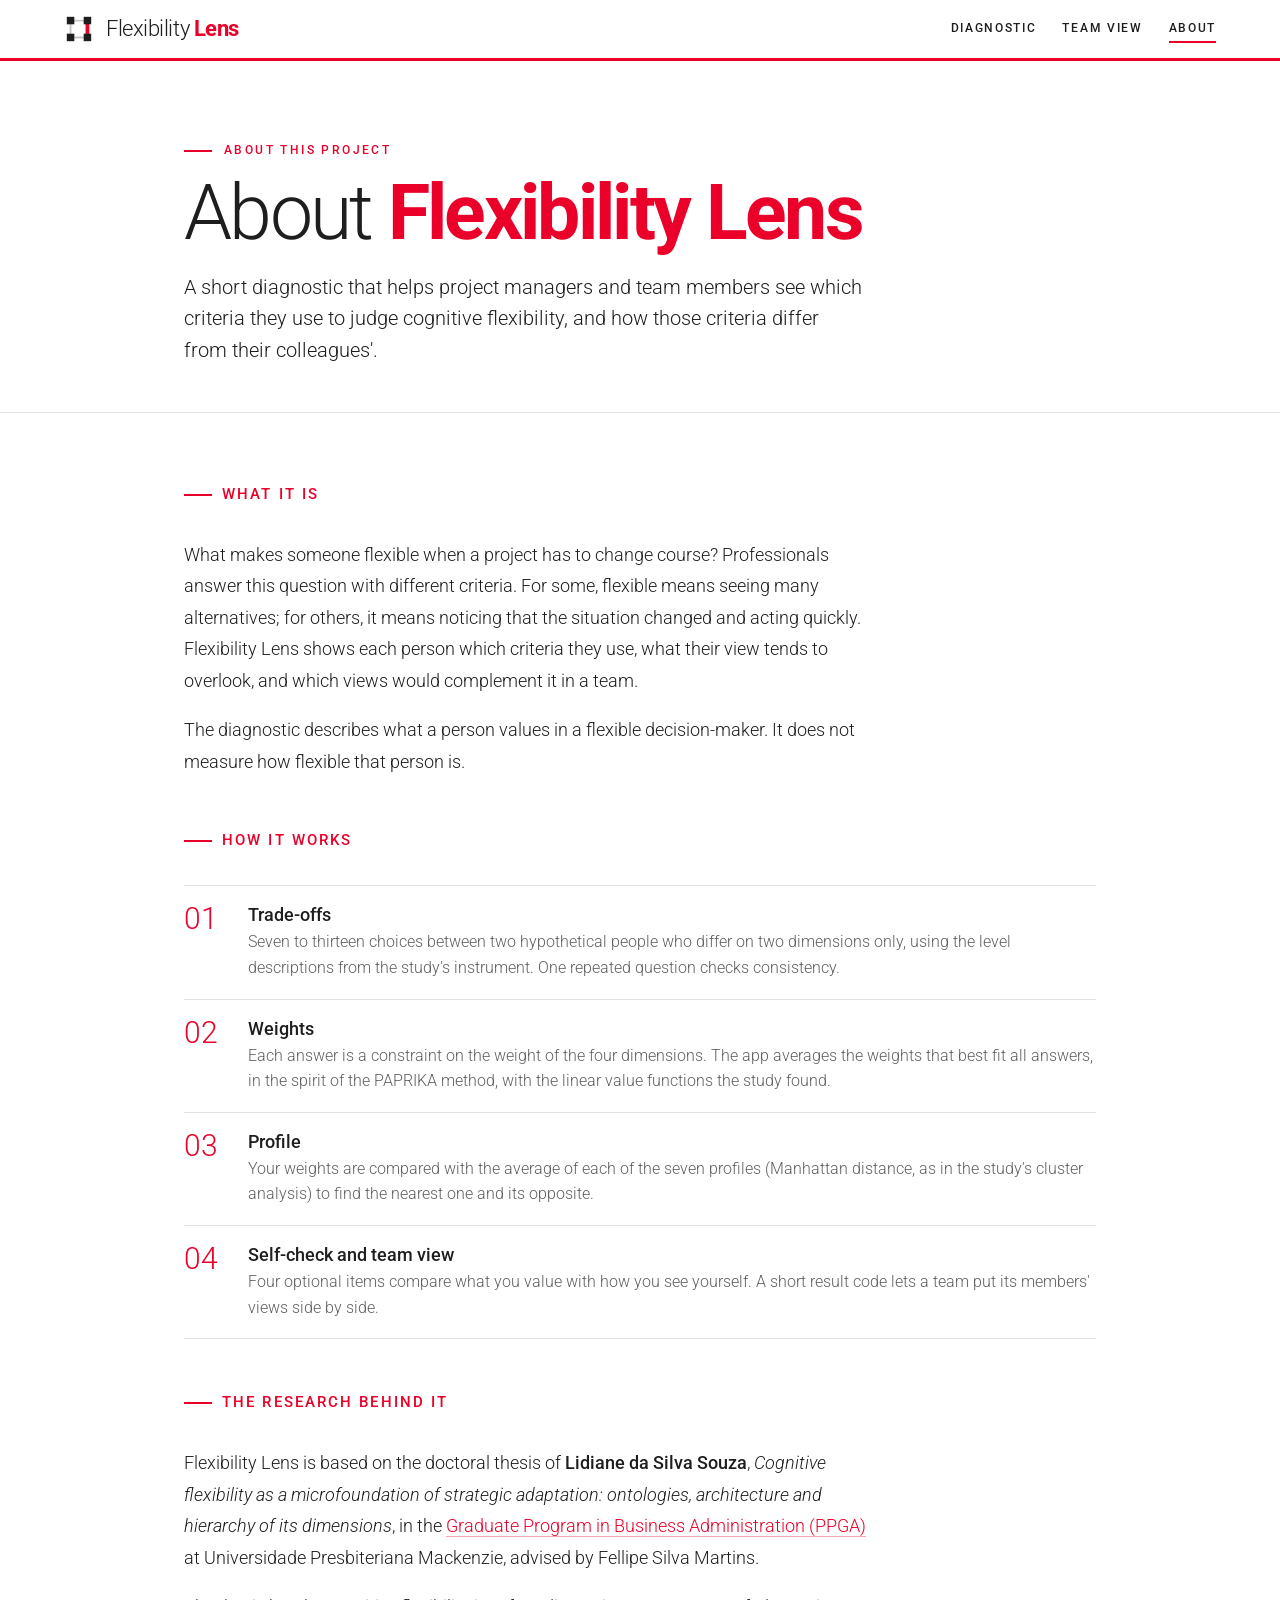
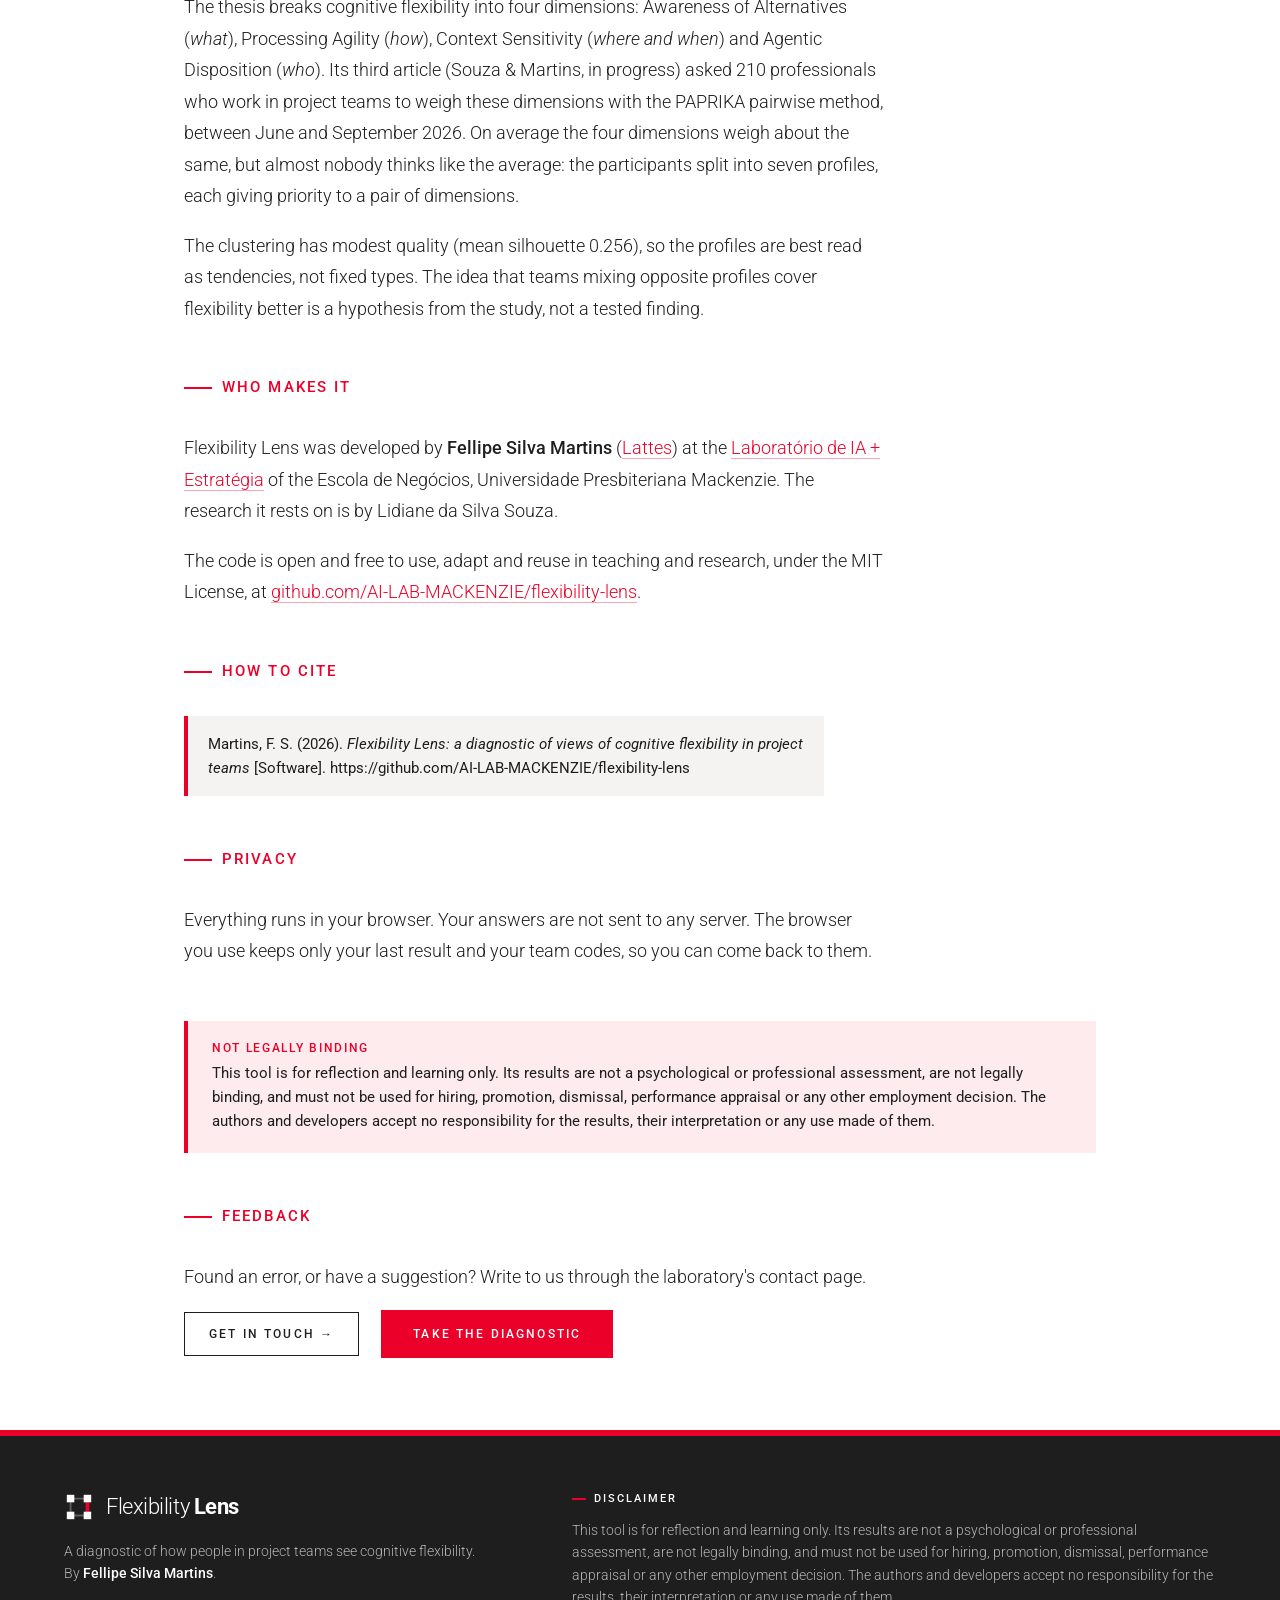
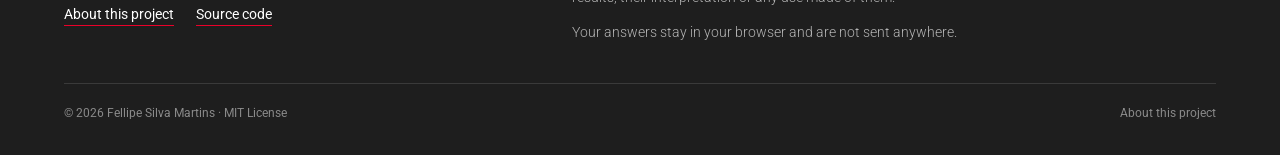
==== about/index.html @ 06c14660 "Stand-alone identity and About page Flexibility Lens now has its own wordmark, opening and footer, k" ====
<!doctype html>
<html lang="en">
<head>
<meta charset="utf-8">
<meta name="viewport" content="width=device-width, initial-scale=1">
<title>About · Flexibility Lens</title>
<meta name="description" content="About Flexibility Lens: the research behind it, who makes it, how to cite it and how to use it responsibly.">
<meta name="author" content="Fellipe Silva Martins">
<meta name="theme-color" content="#EA0029">
<link rel="icon" type="image/svg+xml" href="../assets/icon.svg">
<link rel="preconnect" href="https://fonts.googleapis.com"><link rel="preconnect" href="https://fonts.gstatic.com" crossorigin>
<link href="https://fonts.googleapis.com/css2?family=Roboto:wght@300;400;500;700&display=swap" rel="stylesheet">
<link rel="stylesheet" href="../app.css">
</head>
<body>
<header class="top">
  <a href="../" class="wordmark" aria-label="Flexibility Lens, home"><svg viewBox="0 0 32 32" aria-hidden="true"><path d="M7 7H25V25H7Z" fill="none" stroke="#C9C6C1" stroke-width="2"/><path d="M25 7V25" stroke="#EA0029" stroke-width="4"/><rect x="3" y="3" width="8" height="8" fill="#1E1E1E"/><rect x="21" y="3" width="8" height="8" fill="#1E1E1E"/><rect x="21" y="21" width="8" height="8" fill="#1E1E1E"/><rect x="3" y="21" width="8" height="8" fill="#1E1E1E"/></svg><span>Flexibility <strong>Lens</strong></span></a>
  <nav class="tabs" aria-label="Sections">
    <a href="../">Diagnostic</a>
    <a href="../#team">Team view</a>
    <a href="./" class="on" aria-current="page">About</a>
  </nav>
</header>

<main>
  <section class="page-head"><div class="wrap narrow">
    <p class="eyebrow">About this project</p>
    <h1>About <strong>Flexibility Lens</strong></h1>
    <p class="lead">A short diagnostic that helps project managers and team members see which criteria they use to judge cognitive flexibility, and how those criteria differ from their colleagues'.</p>
  </div></section>

  <section class="sec"><div class="wrap narrow">
    <div class="block">
      <p class="sec-title">What it is</p>
      <div class="prose">
        <p>What makes someone flexible when a project has to change course? Professionals answer this question with different criteria. For some, flexible means seeing many alternatives; for others, it means noticing that the situation changed and acting quickly. Flexibility Lens shows each person which criteria they use, what their view tends to overlook, and which views would complement it in a team.</p>
        <p>The diagnostic describes what a person values in a flexible decision-maker. It does not measure how flexible that person is.</p>
      </div>
    </div>

    <div class="block">
      <p class="sec-title">How it works</p>
      <ol class="steps">
        <li><b>Trade-offs</b><p>Seven to thirteen choices between two hypothetical people who differ on two dimensions only, using the level descriptions from the study's instrument. One repeated question checks consistency.</p></li>
        <li><b>Weights</b><p>Each answer is a constraint on the weight of the four dimensions. The app averages the weights that best fit all answers, in the spirit of the PAPRIKA method, with the linear value functions the study found.</p></li>
        <li><b>Profile</b><p>Your weights are compared with the average of each of the seven profiles (Manhattan distance, as in the study's cluster analysis) to find the nearest one and its opposite.</p></li>
        <li><b>Self-check and team view</b><p>Four optional items compare what you value with how you see yourself. A short result code lets a team put its members' views side by side.</p></li>
      </ol>
    </div>

    <div class="block">
      <p class="sec-title">The research behind it</p>
      <div class="prose">
        <p>Flexibility Lens is based on the doctoral thesis of <strong>Lidiane da Silva Souza</strong>, <em>Cognitive flexibility as a microfoundation of strategic adaptation: ontologies, architecture and hierarchy of its dimensions</em>, in the <a href="https://www.mackenzie.br/pos-graduacao/mestrado-doutorado/sao-paulo-higienopolis/administracao-de-empresas" target="_blank" rel="noopener">Graduate Program in Business Administration (PPGA)</a> at Universidade Presbiteriana Mackenzie, advised by Fellipe Silva Martins.</p>
        <p>The thesis breaks cognitive flexibility into four dimensions: Awareness of Alternatives (<em>what</em>), Processing Agility (<em>how</em>), Context Sensitivity (<em>where and when</em>) and Agentic Disposition (<em>who</em>). Its third article (Souza &amp; Martins, in progress) asked 210 professionals who work in project teams to weigh these dimensions with the PAPRIKA pairwise method, between June and September 2026. On average the four dimensions weigh about the same, but almost nobody thinks like the average: the participants split into seven profiles, each giving priority to a pair of dimensions.</p>
        <p>The clustering has modest quality (mean silhouette 0.256), so the profiles are best read as tendencies, not fixed types. The idea that teams mixing opposite profiles cover flexibility better is a hypothesis from the study, not a tested finding.</p>
      </div>
    </div>

    <div class="block">
      <p class="sec-title">Who makes it</p>
      <div class="prose">
        <p>Flexibility Lens was developed by <strong>Fellipe Silva Martins</strong> (<a href="http://lattes.cnpq.br/7912881403948084" target="_blank" rel="noopener">Lattes</a>) at the <a href="https://ai-lab-mackenzie.github.io/" target="_blank" rel="noopener">Laboratório de IA + Estratégia</a> of the Escola de Negócios, Universidade Presbiteriana Mackenzie. The research it rests on is by Lidiane da Silva Souza.</p>
        <p>The code is open and free to use, adapt and reuse in teaching and research, under the MIT License, at <a href="https://github.com/AI-LAB-MACKENZIE/flexibility-lens" target="_blank" rel="noopener">github.com/AI-LAB-MACKENZIE/flexibility-lens</a>.</p>
      </div>
    </div>

    <div class="block">
      <p class="sec-title">How to cite</p>
      <p class="cite">Martins, F. S. (2026). <em>Flexibility Lens: a diagnostic of views of cognitive flexibility in project teams</em> [Software]. https://github.com/AI-LAB-MACKENZIE/flexibility-lens</p>
    </div>

    <div class="block">
      <p class="sec-title">Privacy</p>
      <div class="prose"><p>Everything runs in your browser. Your answers are not sent to any server. The browser you use keeps only your last result and your team codes, so you can come back to them.</p></div>
    </div>

    <div class="block">
      <div class="callout"><h4>Not legally binding</h4><p>This tool is for reflection and learning only. Its results are not a psychological or professional assessment, are not legally binding, and must not be used for hiring, promotion, dismissal, performance appraisal or any other employment decision. The authors and developers accept no responsibility for the results, their interpretation or any use made of them.</p></div>
    </div>

    <div class="block">
      <p class="sec-title">Feedback</p>
      <div class="prose"><p>Found an error, or have a suggestion? Write to us through the laboratory's contact page.</p></div>
      <div class="actions"><a class="btn-line" href="https://ai-lab-mackenzie.github.io/contato.html" target="_blank" rel="noopener">Get in touch →</a><a class="btn-red" href="../">Take the diagnostic</a></div>
    </div>
  </div></section>
</main>

<footer>
  <div class="foot-grid">
    <div>
      <a href="../" class="wordmark" aria-label="Flexibility Lens, home"><svg viewBox="0 0 32 32" aria-hidden="true"><path d="M7 7H25V25H7Z" fill="none" stroke="#5F5F5F" stroke-width="2"/><path d="M25 7V25" stroke="#EA0029" stroke-width="4"/><rect x="3" y="3" width="8" height="8" fill="#FFFFFF"/><rect x="21" y="3" width="8" height="8" fill="#FFFFFF"/><rect x="21" y="21" width="8" height="8" fill="#FFFFFF"/><rect x="3" y="21" width="8" height="8" fill="#FFFFFF"/></svg><span>Flexibility <strong>Lens</strong></span></a>
      <p>A diagnostic of how people in project teams see cognitive flexibility.<br>By <strong>Fellipe Silva Martins</strong>.</p>
      <div class="links"><a class="u" href="./">About this project</a><a class="u" href="https://github.com/AI-LAB-MACKENZIE/flexibility-lens">Source code</a></div>
    </div>
    <div>
      <h5>Disclaimer</h5>
      <p>This tool is for reflection and learning only. Its results are not a psychological or professional assessment, are not legally binding, and must not be used for hiring, promotion, dismissal, performance appraisal or any other employment decision. The authors and developers accept no responsibility for the results, their interpretation or any use made of them.</p>
      <p>Your answers stay in your browser and are not sent anywhere.</p>
    </div>
  </div>
  <div class="foot-bottom"><span>© 2026 Fellipe Silva Martins · MIT License</span><span><a href="./">About this project</a></span></div>
</footer>
</body>
</html>
---- app.css ----
/* Flexibility Lens · red #EA0029 and warm greys, Roboto (light headings, one bold red word),
   uppercase tracked labels, square corners and red rules. */
:root {
  --red: #EA0029;
  --red-deep: #B8001F;
  --red-tint: #FDEBEE;
  --paper: #FFFFFF;
  --paper-2: #F4F3F1;
  --ink: #1E1E1E;
  --ink-soft: #5F5F5F;
  --line: #E4E2DF;
  --sans: "Roboto", "Helvetica Neue", Helvetica, Arial, sans-serif;
  --gutter: clamp(20px, 5vw, 72px);
  color-scheme: light;
}
* { box-sizing: border-box; margin: 0; padding: 0; }
body { background: var(--paper); color: var(--ink); font-family: var(--sans); font-size: 16px; line-height: 1.6; -webkit-font-smoothing: antialiased; }
a { color: inherit; text-decoration: none; }
img { display: block; max-width: 100%; }
::selection { background: var(--red); color: #fff; }
[hidden] { display: none !important; }
:focus-visible { outline: 3px solid var(--red); outline-offset: 2px; }

/* ---------- Common type ---------- */
.eyebrow { font: 500 12px/1.4 var(--sans); letter-spacing: .2em; text-transform: uppercase; color: var(--red); }
.eyebrow::before { content: ""; display: inline-block; width: 28px; height: 2px; background: var(--red); vertical-align: middle; margin-right: 12px; }
h1, h2, h3 { text-wrap: balance; }
h2.big { font: 300 clamp(32px, 4vw, 52px)/1.06 var(--sans); letter-spacing: -.03em; margin-top: 14px; }
h1 strong, h2 strong { font-weight: 700; color: var(--red); }
.wrap { padding: 0 var(--gutter); max-width: 1440px; margin: 0 auto; }
.narrow { max-width: 1040px; }
.lead { font: 300 clamp(18px, 1.6vw, 21px)/1.55 var(--sans); color: var(--ink-soft); max-width: 62ch; }
.small { font-size: 14px; }
.soft { color: var(--ink-soft); font-weight: 300; }
.sec { padding: clamp(48px, 8vh, 96px) 0; }
.sec.tint { background: var(--paper-2); }
.sec-title { font: 500 15px var(--sans); letter-spacing: .14em; text-transform: uppercase; color: var(--red); margin-bottom: 18px; }
.sec-title::before { content: ""; display: inline-block; width: 28px; height: 2px; background: var(--red); vertical-align: middle; margin-right: 10px; }
.stack { display: flex; flex-direction: column; gap: 22px; }
.block { display: flex; flex-direction: column; gap: 18px; }
.block + .block { margin-top: clamp(40px, 6vh, 64px); }

/* ---------- Buttons ---------- */
.btn-red, .btn-line, .btn-text { font: 500 12px var(--sans); letter-spacing: .18em; text-transform: uppercase; cursor: pointer; border-radius: 0; }
.btn-red { display: inline-block; background: var(--red); color: #fff; padding: 17px 32px; border: 0; transition: background .25s; }
.btn-red:hover { background: var(--red-deep); }
.btn-line { display: inline-block; background: #fff; color: var(--ink); border: 1px solid var(--ink); padding: 14px 24px; transition: background .2s, color .2s, border-color .2s; }
.btn-line:hover { background: var(--red); border-color: var(--red); color: #fff; }
.btn-text { background: none; border: 0; border-bottom: 2px solid var(--red); padding: 4px 0; color: var(--ink); }
.btn-text:hover { color: var(--red); }
.btn-text:disabled { opacity: .35; cursor: not-allowed; }
.actions { display: flex; gap: 14px 22px; flex-wrap: wrap; align-items: center; }

/* ---------- Wordmark and header ---------- */
.wordmark { display: inline-flex; align-items: center; gap: 12px; font: 300 22px/1 var(--sans); letter-spacing: -.02em; color: var(--ink); }
.wordmark strong { font-weight: 700; color: var(--red); }
.wordmark svg { width: 30px; height: 30px; flex: none; }
header.top { position: sticky; top: 0; z-index: 10; display: flex; align-items: center; justify-content: space-between; gap: 20px; padding: 14px var(--gutter); background: rgba(255,255,255,.98); border-bottom: 3px solid var(--red); }
nav.tabs { display: flex; gap: 26px; align-items: center; }
nav.tabs button, nav.tabs a { background: none; border: 0; font: 500 12px var(--sans); letter-spacing: .14em; text-transform: uppercase; padding: 6px 0; border-bottom: 2px solid transparent; cursor: pointer; color: var(--ink); }
nav.tabs button:hover, nav.tabs a:hover, nav.tabs [aria-selected="true"], nav.tabs a.on { border-bottom-color: var(--red); }

/* ---------- Opening ---------- */
.opening { padding: clamp(48px, 9vh, 104px) 0 clamp(40px, 7vh, 80px); border-bottom: 1px solid var(--line); }
.opening-grid { display: grid; grid-template-columns: minmax(0, 1.05fr) minmax(0, 1fr); gap: clamp(28px, 5vw, 72px); align-items: center; }
.opening h1 { font: 300 clamp(48px, 7vw, 100px)/.98 var(--sans); letter-spacing: -.035em; margin-top: 18px; }
.opening .lead { margin-top: 22px; color: var(--ink); }
.opening .actions { margin-top: 32px; }
.opening .about-line { margin-top: 26px; font-size: 15px; font-weight: 300; color: var(--ink-soft); }
.opening .about-line a { color: var(--ink); border-bottom: 2px solid var(--red); padding-bottom: 2px; font-weight: 500; }
.opening .about-line a:hover { color: var(--red); }

/* ---------- Dimensions (fit cards) ---------- */
.fit { display: grid; grid-template-columns: repeat(4, minmax(0, 1fr)); gap: 16px; }
.fit > div { padding: 22px 20px 18px; background: var(--paper-2); border-top: 4px solid var(--red); display: flex; flex-direction: column; gap: 6px; min-width: 0; }
.fit .n { font: 500 12px var(--sans); letter-spacing: .14em; color: var(--red); text-transform: uppercase; }
.fit h3 { font: 500 18px/1.25 var(--sans); }
.fit p { font-size: 15px; font-weight: 300; color: var(--ink-soft); line-height: 1.55; }
.fit.two { grid-template-columns: repeat(2, minmax(0, 1fr)); }

/* ---------- Square diagram ---------- */
.diagram { background: var(--paper-2); padding: clamp(16px, 3vw, 32px); border-left: 6px solid var(--red); }
.sq { width: 100%; max-width: 560px; height: auto; margin: 0 auto; display: block; }
.sq text { font-family: var(--sans); fill: var(--ink); }
.sq .vlab { font-size: 12.5px; font-weight: 500; letter-spacing: .02em; }
.sq .vq { font-size: 10.5px; font-weight: 500; letter-spacing: .16em; fill: var(--red); }
.sq .elab { font-size: 12.5px; font-weight: 400; paint-order: stroke; stroke: var(--paper-2); stroke-width: 5px; stroke-linejoin: round; }
.sq .elab.mine { font-weight: 700; fill: var(--red); }
.sq .elab.dim { fill: var(--ink-soft); }
.caption { font-size: 13px; color: var(--ink-soft); margin-top: 12px; }

/* ---------- Intro form ---------- */
.role { display: flex; gap: 10px; flex-wrap: wrap; }
.role label { display: flex; align-items: center; gap: 10px; border: 1px solid var(--line); padding: 12px 16px; cursor: pointer; font-size: 15px; background: #fff; }
.role label:has(input:checked) { border-color: var(--red); box-shadow: inset 4px 0 0 var(--red); }
.role input, .sc input { accent-color: var(--red); }
.label { font: 500 11px var(--sans); letter-spacing: .14em; text-transform: uppercase; color: var(--ink-soft); }

/* ---------- Callout (disclaimer) ---------- */
.callout { background: var(--red-tint); border-left: 4px solid var(--red); padding: 20px 24px; }
.callout h4 { font: 500 12px var(--sans); letter-spacing: .14em; text-transform: uppercase; color: var(--red); margin-bottom: 6px; }
.callout p { font-size: 15px; line-height: 1.6; }

/* ---------- Question ---------- */
.progress { height: 3px; background: var(--line); }
.progress > i { display: block; height: 100%; background: var(--red); transition: width .3s; }
.qmeta { display: flex; justify-content: space-between; gap: 12px; font: 500 11px var(--sans); letter-spacing: .16em; text-transform: uppercase; color: var(--ink-soft); }
.qprompt { font: 300 clamp(26px, 3vw, 38px)/1.15 var(--sans); letter-spacing: -.02em; }
.qprompt strong { font-weight: 700; color: var(--red); }
.choices { display: grid; grid-template-columns: repeat(2, minmax(0, 1fr)); gap: 20px; }
.person { appearance: none; text-align: left; font: inherit; color: var(--ink); background: #fff; border: 1px solid var(--line); border-left: 6px solid var(--line); padding: 24px 24px 20px; display: flex; flex-direction: column; gap: 18px; cursor: pointer; min-width: 0; transition: border-color .2s, box-shadow .2s; }
.person:hover { border-color: var(--red); border-left-color: var(--red); box-shadow: 0 10px 28px rgba(0,0,0,.07); }
.person .who { display: flex; justify-content: space-between; align-items: baseline; font: 400 26px/1 var(--sans); letter-spacing: -.02em; }
.kbd { font: 500 11px var(--sans); letter-spacing: .1em; border: 1px solid var(--line); padding: 2px 7px; color: var(--ink-soft); }
.trait { display: flex; flex-direction: column; gap: 6px; padding-top: 14px; border-top: 1px solid var(--line); }
.trait .lvl { display: flex; gap: 10px; align-items: center; font: 500 12px var(--sans); letter-spacing: .1em; text-transform: uppercase; color: var(--ink-soft); }
.trait p { font-size: 16px; font-weight: 300; line-height: 1.55; }
.badge { font: 500 10.5px var(--sans); letter-spacing: .14em; text-transform: uppercase; padding: 3px 8px; border: 1px solid var(--ink); color: var(--ink); white-space: nowrap; }
.badge.h { background: var(--red); border-color: var(--red); color: #fff; }
.badge.m { border-color: var(--ink); }
.badge.l { border-style: dashed; border-color: var(--ink-soft); color: var(--ink-soft); }
.same { font-size: 13px; color: var(--ink-soft); }

/* ---------- Self-check ---------- */
.sc { border: 0; display: flex; flex-direction: column; gap: 8px; }
.sc legend { font: 500 18px var(--sans); margin-bottom: 10px; }
.sc legend span { font: 500 11px var(--sans); letter-spacing: .14em; text-transform: uppercase; color: var(--red); margin-left: 8px; }
.sc label { display: flex; gap: 12px; align-items: flex-start; border: 1px solid var(--line); padding: 12px 16px; cursor: pointer; font-weight: 300; background: #fff; }
.sc label:has(input:checked) { border-color: var(--red); box-shadow: inset 4px 0 0 var(--red); font-weight: 400; }
.sc input { margin-top: 6px; }

/* ---------- Result ---------- */
.result-head { display: grid; grid-template-columns: minmax(0, 1fr) minmax(0, 1fr); gap: clamp(28px, 5vw, 72px); align-items: center; }
.quote { border-left: 4px solid var(--red); padding: 4px 0 4px 22px; font: 400 clamp(19px, 1.7vw, 22px)/1.5 var(--sans); }
.figures { display: flex; gap: clamp(24px, 4vw, 56px); flex-wrap: wrap; }
.figures b { display: block; font: 300 48px/1 var(--sans); color: var(--red); letter-spacing: -.03em; }
.figures span { font: 500 11px var(--sans); letter-spacing: .16em; text-transform: uppercase; color: var(--ink-soft); }
.bars { display: flex; flex-direction: column; gap: 18px; }
.bar { display: grid; grid-template-columns: minmax(0, 220px) minmax(0, 1fr) 3.6em; gap: 16px; align-items: center; }
.bar .nm { font: 500 15px/1.25 var(--sans); }
.bar .nm small { display: block; font: 500 10.5px var(--sans); letter-spacing: .16em; text-transform: uppercase; color: var(--red); margin-top: 3px; }
.track { position: relative; height: 18px; background: var(--paper-2); }
.track .fill { position: absolute; left: 0; top: 0; bottom: 0; background: var(--red); }
.track .eq { position: absolute; top: -5px; bottom: -5px; border-left: 1px dashed var(--ink-soft); }
.track .avg { position: absolute; top: -6px; bottom: -6px; width: 3px; margin-left: -1.5px; background: var(--ink); }
.track .cen { position: absolute; top: 50%; width: 13px; height: 13px; margin: -6.5px 0 0 -6.5px; border: 2.5px solid var(--ink); background: #fff; transform: rotate(45deg); }
.bar .val { font: 300 22px/1 var(--sans); text-align: right; font-variant-numeric: tabular-nums; letter-spacing: -.02em; }
.legend { display: flex; gap: 20px; flex-wrap: wrap; font-size: 13px; color: var(--ink-soft); }
.legend span { display: inline-flex; align-items: center; gap: 8px; }
.lg-avg { width: 3px; height: 14px; background: var(--ink); display: inline-block; }
.lg-cen { width: 10px; height: 10px; border: 2.5px solid var(--ink); display: inline-block; transform: rotate(45deg); }
.lg-eq { height: 14px; border-left: 1px dashed var(--ink-soft); display: inline-block; }
.rows { list-style: none; border-top: 1px solid var(--line); }
.rows li { display: grid; grid-template-columns: minmax(0, 1fr) auto; gap: 6px 20px; padding: 18px 0; border-bottom: 1px solid var(--line); }
.rows h3 { font: 500 18px var(--sans); }
.rows .meta { font-size: 13px; color: var(--ink-soft); }
.rows p { font-size: 16px; font-weight: 300; color: var(--ink-soft); grid-column: 1 / -1; }
.dash-list { list-style: none; display: grid; gap: 12px; }
.dash-list li { padding-left: 24px; position: relative; font-size: 17px; font-weight: 300; line-height: 1.6; }
.dash-list li::before { content: ""; position: absolute; left: 0; top: .78em; width: 12px; height: 2px; background: var(--red); }
.code-row { display: flex; gap: 14px; flex-wrap: wrap; align-items: center; }
.code { font: 400 20px var(--sans); letter-spacing: .08em; background: var(--paper-2); border-left: 4px solid var(--red); padding: 12px 18px; user-select: all; }
.example-flag { display: inline-block; align-self: flex-start; font: 500 11px var(--sans); letter-spacing: .14em; text-transform: uppercase; background: #FFF3C4; color: #7A5B00; padding: 4px 10px; }

/* ---------- Team ---------- */
textarea { width: 100%; min-height: 150px; font: 400 15px var(--sans); color: var(--ink); background: #fff; border: 1px solid var(--line); padding: 13px 14px; border-radius: 0; resize: vertical; outline: none; }
textarea:focus { border-color: var(--red); }
.form-box { background: var(--paper-2); border-top: 6px solid var(--red); padding: clamp(22px, 3vw, 40px); display: flex; flex-direction: column; gap: 14px; }
.cov { display: grid; grid-template-columns: repeat(4, minmax(0, 1fr)); border-left: 3px solid var(--red); }
.cov div { padding: 6px clamp(12px, 2vw, 28px); }
.cov b { display: block; font: 300 52px/1 var(--sans); letter-spacing: -.03em; }
.cov span { font-size: 14px; font-weight: 300; color: var(--ink-soft); }
.axis { display: grid; grid-template-columns: minmax(0, 1fr) minmax(0, 170px) minmax(0, 1fr); gap: 16px; align-items: center; padding: 18px 0; border-bottom: 1px solid var(--line); }
.axis .pole b { font: 500 16px var(--sans); display: block; }
.axis .pole span { font-size: 14px; font-weight: 300; color: var(--ink-soft); }
.axis .pole.on b { color: var(--red); }
.axis .pole.off { opacity: .55; }
.axis .pole:last-child { text-align: right; }
.axis .mid { text-align: center; font: 500 10.5px/1.5 var(--sans); letter-spacing: .14em; text-transform: uppercase; color: var(--ink-soft); }
.axis .mid b { display: block; color: var(--ink); }
.tablewrap { overflow-x: auto; }
table { border-collapse: collapse; width: 100%; font-size: 15px; }
th, td { text-align: left; padding: 12px 8px; border-bottom: 1px solid var(--line); }
th { font: 500 11px var(--sans); letter-spacing: .14em; text-transform: uppercase; color: var(--ink-soft); }
td.num { font-variant-numeric: tabular-nums; font-weight: 300; }
tr.total td { font-weight: 500; border-bottom: 2px solid var(--ink); }

/* ---------- Footer ---------- */
footer { background: var(--ink); color: #D6D6D6; padding: 56px var(--gutter) 32px; border-top: 6px solid var(--red); }
.foot-grid { display: grid; grid-template-columns: 1fr 1.4fr; gap: 48px; max-width: 1440px; margin: 0 auto; }
footer .wordmark { color: #fff; margin-bottom: 18px; }
footer .wordmark strong { color: #fff; }
footer p { font-size: 14px; font-weight: 300; color: #B4B4B4; }
footer p + p { margin-top: 12px; }
footer strong { color: #fff; font-weight: 500; }
footer h5 { font: 500 11px var(--sans); letter-spacing: .18em; text-transform: uppercase; color: #fff; margin-bottom: 14px; }
footer h5::before { content: ""; display: inline-block; width: 14px; height: 2px; background: var(--red); vertical-align: middle; margin-right: 8px; }
footer a.u { color: #fff; border-bottom: 1px solid var(--red); }
footer a.u:hover { color: var(--red); }
footer .links { display: flex; gap: 22px; flex-wrap: wrap; margin-top: 18px; font-size: 14px; }
.foot-bottom { max-width: 1440px; margin: 40px auto 0; padding-top: 20px; border-top: 1px solid #3A3A3A; display: flex; justify-content: space-between; gap: 16px; flex-wrap: wrap; font-size: 12px; color: #8A8A8A; }

/* ---------- About page ---------- */
.page-head { padding: clamp(48px, 9vh, 104px) 0 clamp(32px, 5vh, 56px); border-bottom: 1px solid var(--line); }
.page-head h1 { font: 300 clamp(44px, 6vw, 84px)/1 var(--sans); letter-spacing: -.035em; margin-top: 16px; }
.page-head .lead { margin-top: 20px; color: var(--ink); }
.prose p, .prose li { font-size: 18px; font-weight: 300; line-height: 1.75; max-width: 70ch; }
.prose p + p { margin-top: 18px; }
.prose a { color: var(--red); border-bottom: 1px solid rgba(234,0,41,.35); }
.prose a:hover { border-bottom-color: var(--red); }
.prose strong { font-weight: 500; }
.steps { list-style: none; counter-reset: s; border-top: 1px solid var(--line); }
.steps li { counter-increment: s; display: grid; grid-template-columns: 56px 1fr; column-gap: 8px; padding: 18px 0; border-bottom: 1px solid var(--line); }
.steps li::before { content: counter(s, decimal-leading-zero); grid-row: span 2; font: 300 30px/1 var(--sans); color: var(--red); }
.steps b { font: 500 18px var(--sans); }
.steps p { font-size: 16px; font-weight: 300; color: var(--ink-soft); margin-top: 4px; }
.cite { font-size: 15px; background: var(--paper-2); border-left: 4px solid var(--red); padding: 16px 20px; max-width: 80ch; }

/* ---------- Responsive ---------- */
@media (max-width: 960px) {
  .fit { grid-template-columns: repeat(2, minmax(0, 1fr)); }
  .result-head, .foot-grid, .opening-grid { grid-template-columns: 1fr; }
  .cov { grid-template-columns: repeat(2, minmax(0, 1fr)); row-gap: 16px; }
}
@media (max-width: 640px) {
  .fit, .fit.two, .choices { grid-template-columns: 1fr; }
  .bar { grid-template-columns: minmax(0, 1fr) 3.6em; gap: 8px 12px; }
  .bar .nm { grid-column: 1 / -1; }
  .axis { grid-template-columns: 1fr; gap: 6px; }
  .axis .pole:last-child, .axis .mid { text-align: left; }
  nav.tabs { gap: 16px; }
  .wordmark { font-size: 19px; }
}
@media (max-width: 460px) { header.top .wordmark span { display: none; } nav.tabs { gap: 14px; } }
@media (prefers-reduced-motion: reduce) { * { transition: none !important; } }
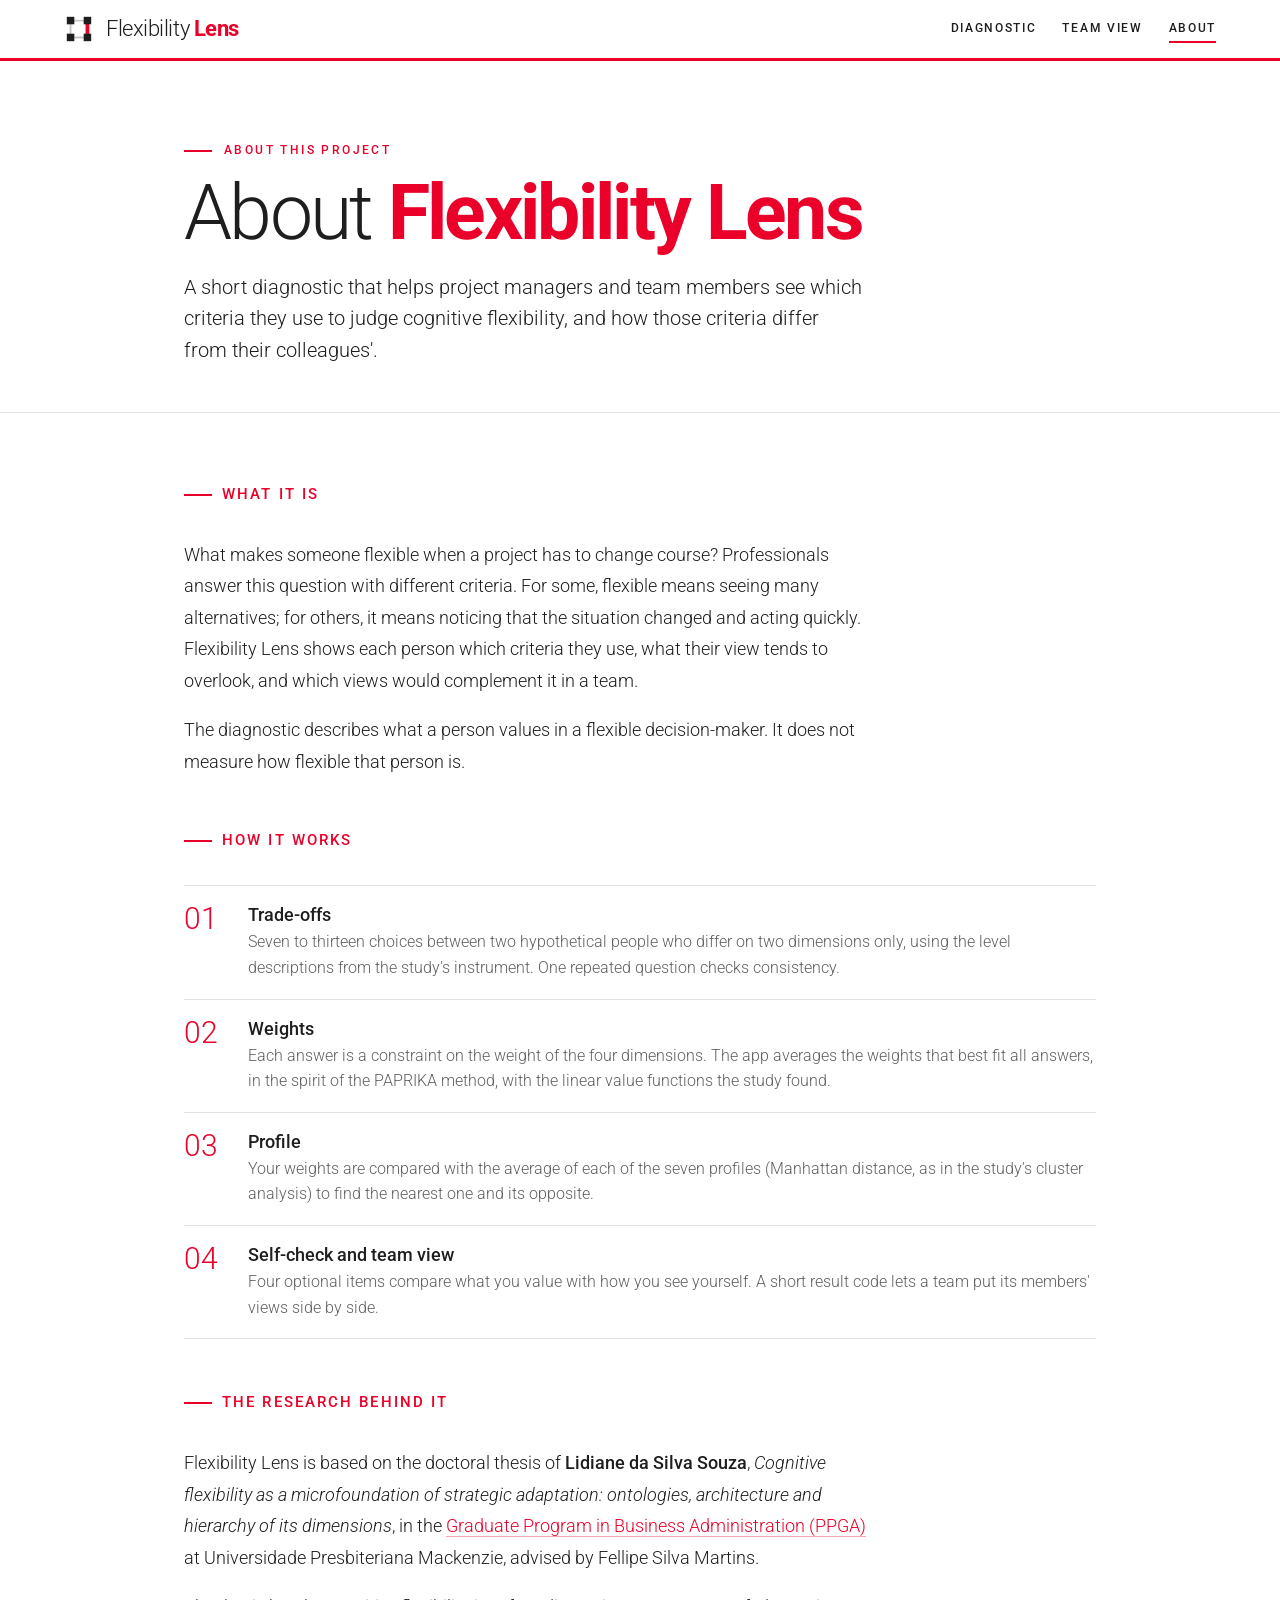
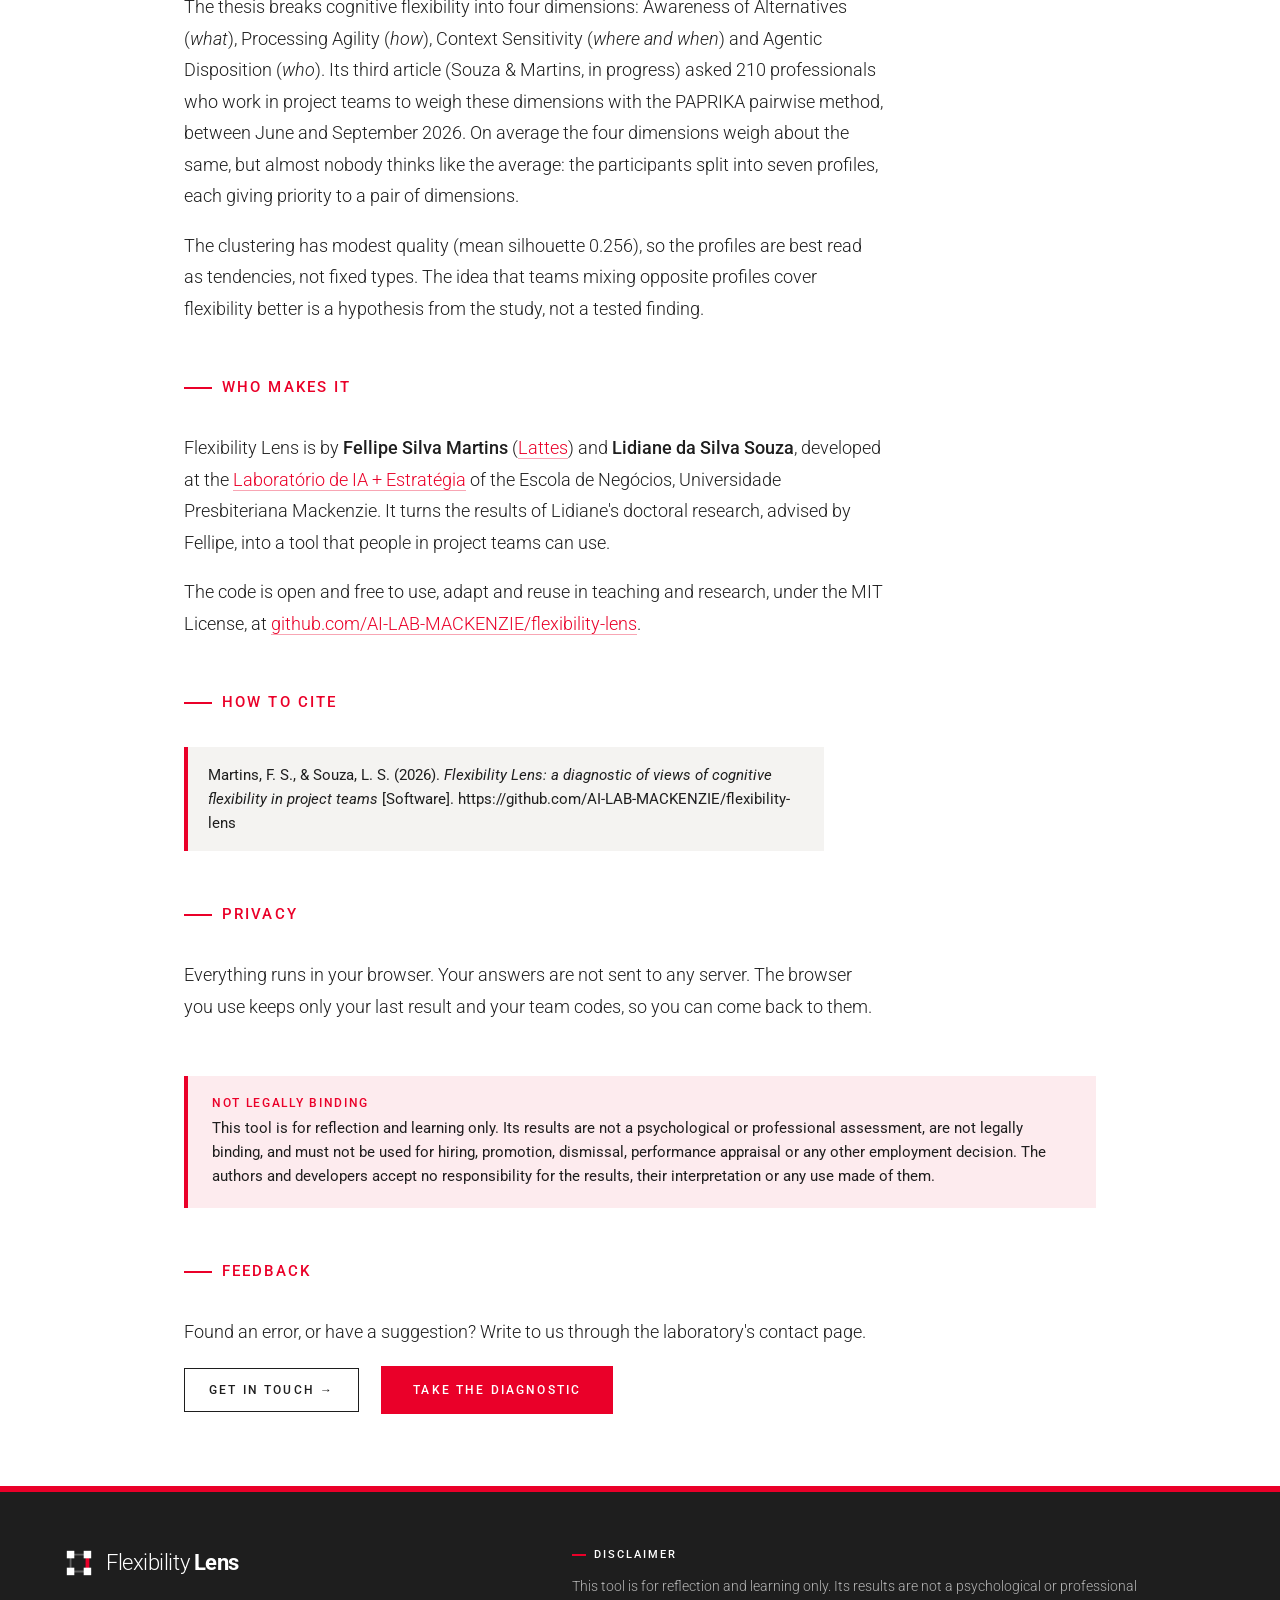
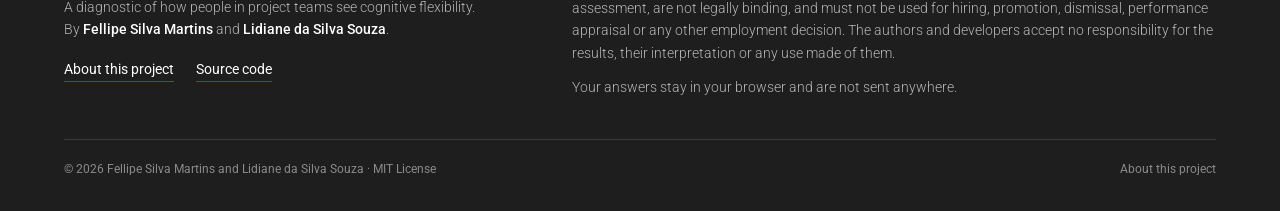
==== commit 9e024e41: "Credit Fellipe Silva Martins and Lidiane da Silva Souza as authors Co-Authored-By: Claude Opus 5.5 <" ====
--- a/about/index.html
+++ b/about/index.html
@@ -5,7 +5,7 @@
 <meta name="viewport" content="width=device-width, initial-scale=1">
 <title>About · Flexibility Lens</title>
 <meta name="description" content="About Flexibility Lens: the research behind it, who makes it, how to cite it and how to use it responsibly.">
-<meta name="author" content="Fellipe Silva Martins">
+<meta name="author" content="Fellipe Silva Martins and Lidiane da Silva Souza">
 <meta name="theme-color" content="#EA0029">
 <link rel="icon" type="image/svg+xml" href="../assets/icon.svg">
 <link rel="preconnect" href="https://fonts.googleapis.com"><link rel="preconnect" href="https://fonts.gstatic.com" crossorigin>
@@ -60,14 +60,14 @@
     <div class="block">
       <p class="sec-title">Who makes it</p>
       <div class="prose">
-        <p>Flexibility Lens was developed by <strong>Fellipe Silva Martins</strong> (<a href="http://lattes.cnpq.br/7912881403948084" target="_blank" rel="noopener">Lattes</a>) at the <a href="https://ai-lab-mackenzie.github.io/" target="_blank" rel="noopener">Laboratório de IA + Estratégia</a> of the Escola de Negócios, Universidade Presbiteriana Mackenzie. The research it rests on is by Lidiane da Silva Souza.</p>
+        <p>Flexibility Lens is by <strong>Fellipe Silva Martins</strong> (<a href="http://lattes.cnpq.br/7912881403948084" target="_blank" rel="noopener">Lattes</a>) and <strong>Lidiane da Silva Souza</strong>, developed at the <a href="https://ai-lab-mackenzie.github.io/" target="_blank" rel="noopener">Laboratório de IA + Estratégia</a> of the Escola de Negócios, Universidade Presbiteriana Mackenzie. It turns the results of Lidiane's doctoral research, advised by Fellipe, into a tool that people in project teams can use.</p>
         <p>The code is open and free to use, adapt and reuse in teaching and research, under the MIT License, at <a href="https://github.com/AI-LAB-MACKENZIE/flexibility-lens" target="_blank" rel="noopener">github.com/AI-LAB-MACKENZIE/flexibility-lens</a>.</p>
       </div>
     </div>
 
     <div class="block">
       <p class="sec-title">How to cite</p>
-      <p class="cite">Martins, F. S. (2026). <em>Flexibility Lens: a diagnostic of views of cognitive flexibility in project teams</em> [Software]. https://github.com/AI-LAB-MACKENZIE/flexibility-lens</p>
+      <p class="cite">Martins, F. S., &amp; Souza, L. S. (2026). <em>Flexibility Lens: a diagnostic of views of cognitive flexibility in project teams</em> [Software]. https://github.com/AI-LAB-MACKENZIE/flexibility-lens</p>
     </div>
 
     <div class="block">
@@ -91,7 +91,7 @@
   <div class="foot-grid">
     <div>
       <a href="../" class="wordmark" aria-label="Flexibility Lens, home"><svg viewBox="0 0 32 32" aria-hidden="true"><path d="M7 7H25V25H7Z" fill="none" stroke="#5F5F5F" stroke-width="2"/><path d="M25 7V25" stroke="#EA0029" stroke-width="4"/><rect x="3" y="3" width="8" height="8" fill="#FFFFFF"/><rect x="21" y="3" width="8" height="8" fill="#FFFFFF"/><rect x="21" y="21" width="8" height="8" fill="#FFFFFF"/><rect x="3" y="21" width="8" height="8" fill="#FFFFFF"/></svg><span>Flexibility <strong>Lens</strong></span></a>
-      <p>A diagnostic of how people in project teams see cognitive flexibility.<br>By <strong>Fellipe Silva Martins</strong>.</p>
+      <p>A diagnostic of how people in project teams see cognitive flexibility.<br>By <strong>Fellipe Silva Martins</strong> and <strong>Lidiane da Silva Souza</strong>.</p>
       <div class="links"><a class="u" href="./">About this project</a><a class="u" href="https://github.com/AI-LAB-MACKENZIE/flexibility-lens">Source code</a></div>
     </div>
     <div>
@@ -100,7 +100,7 @@
       <p>Your answers stay in your browser and are not sent anywhere.</p>
     </div>
   </div>
-  <div class="foot-bottom"><span>© 2026 Fellipe Silva Martins · MIT License</span><span><a href="./">About this project</a></span></div>
+  <div class="foot-bottom"><span>© 2026 Fellipe Silva Martins and Lidiane da Silva Souza · MIT License</span><span><a href="./">About this project</a></span></div>
 </footer>
 </body>
 </html>
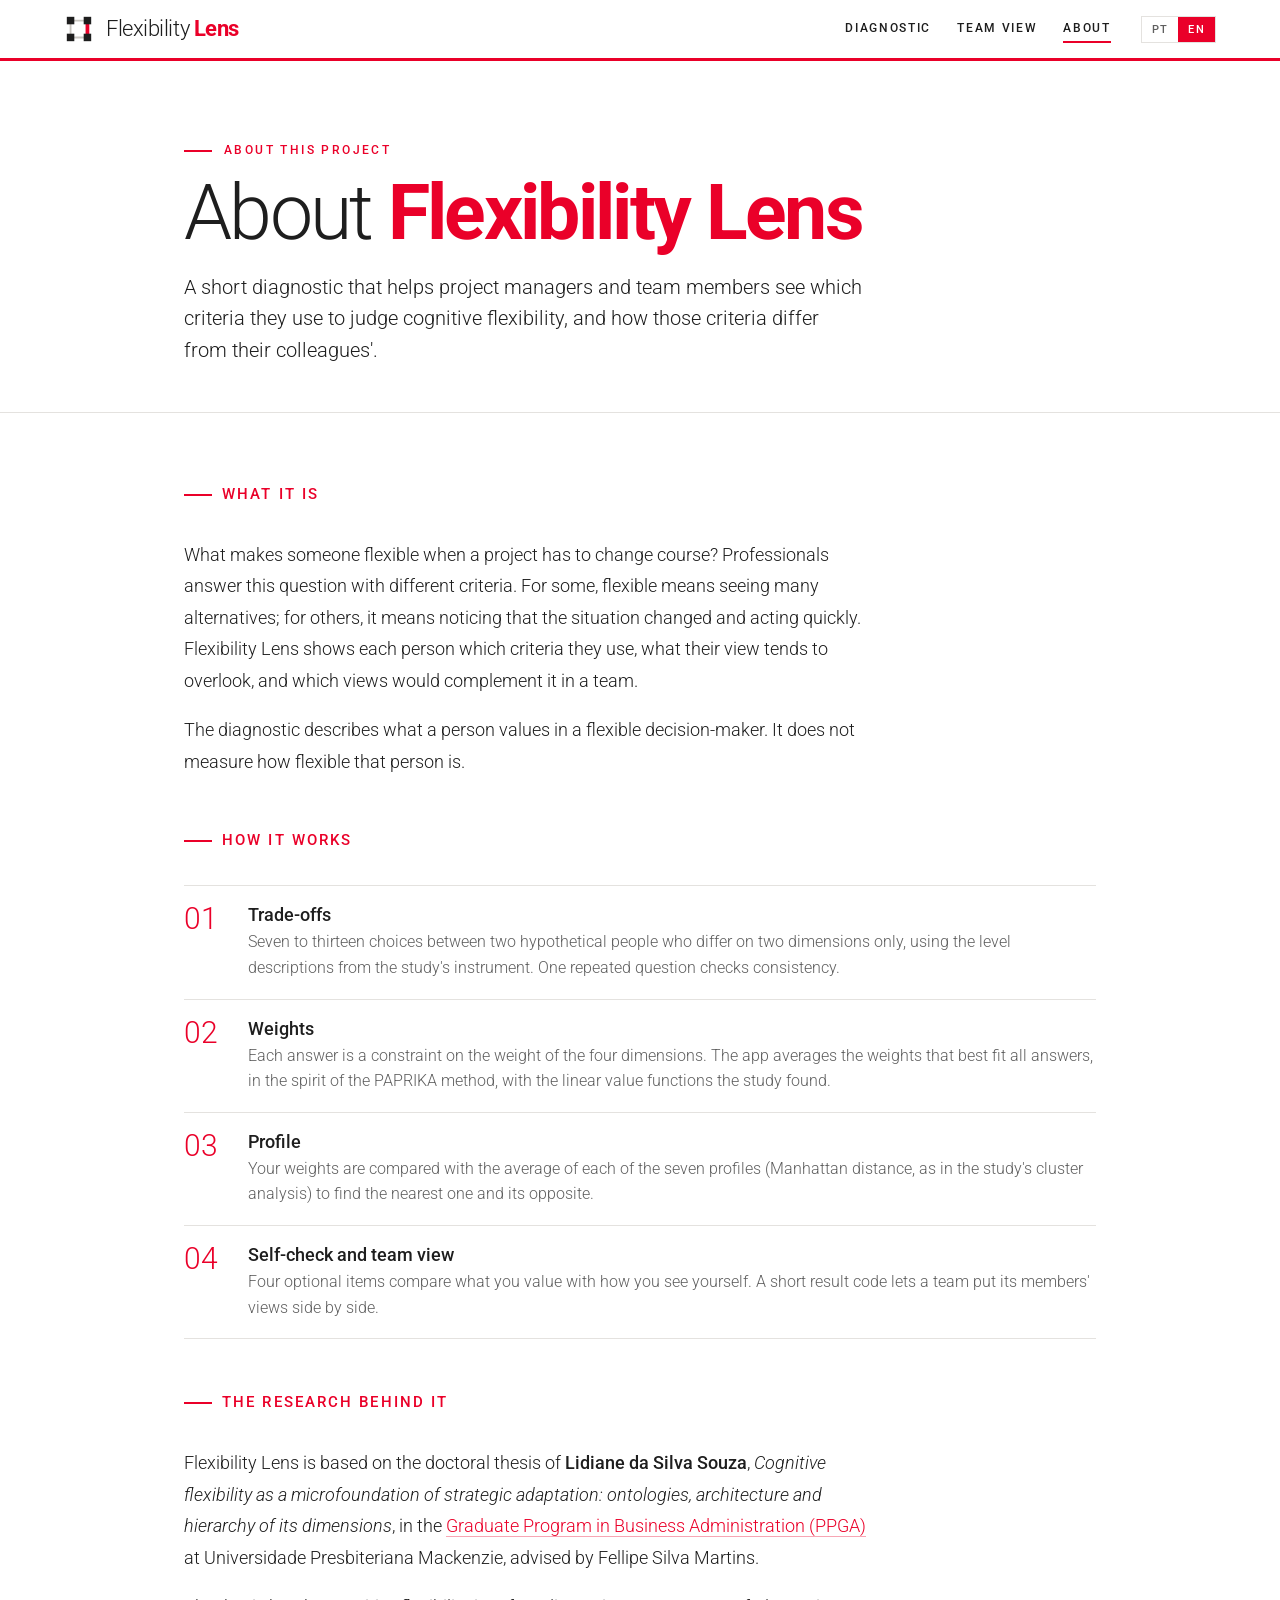
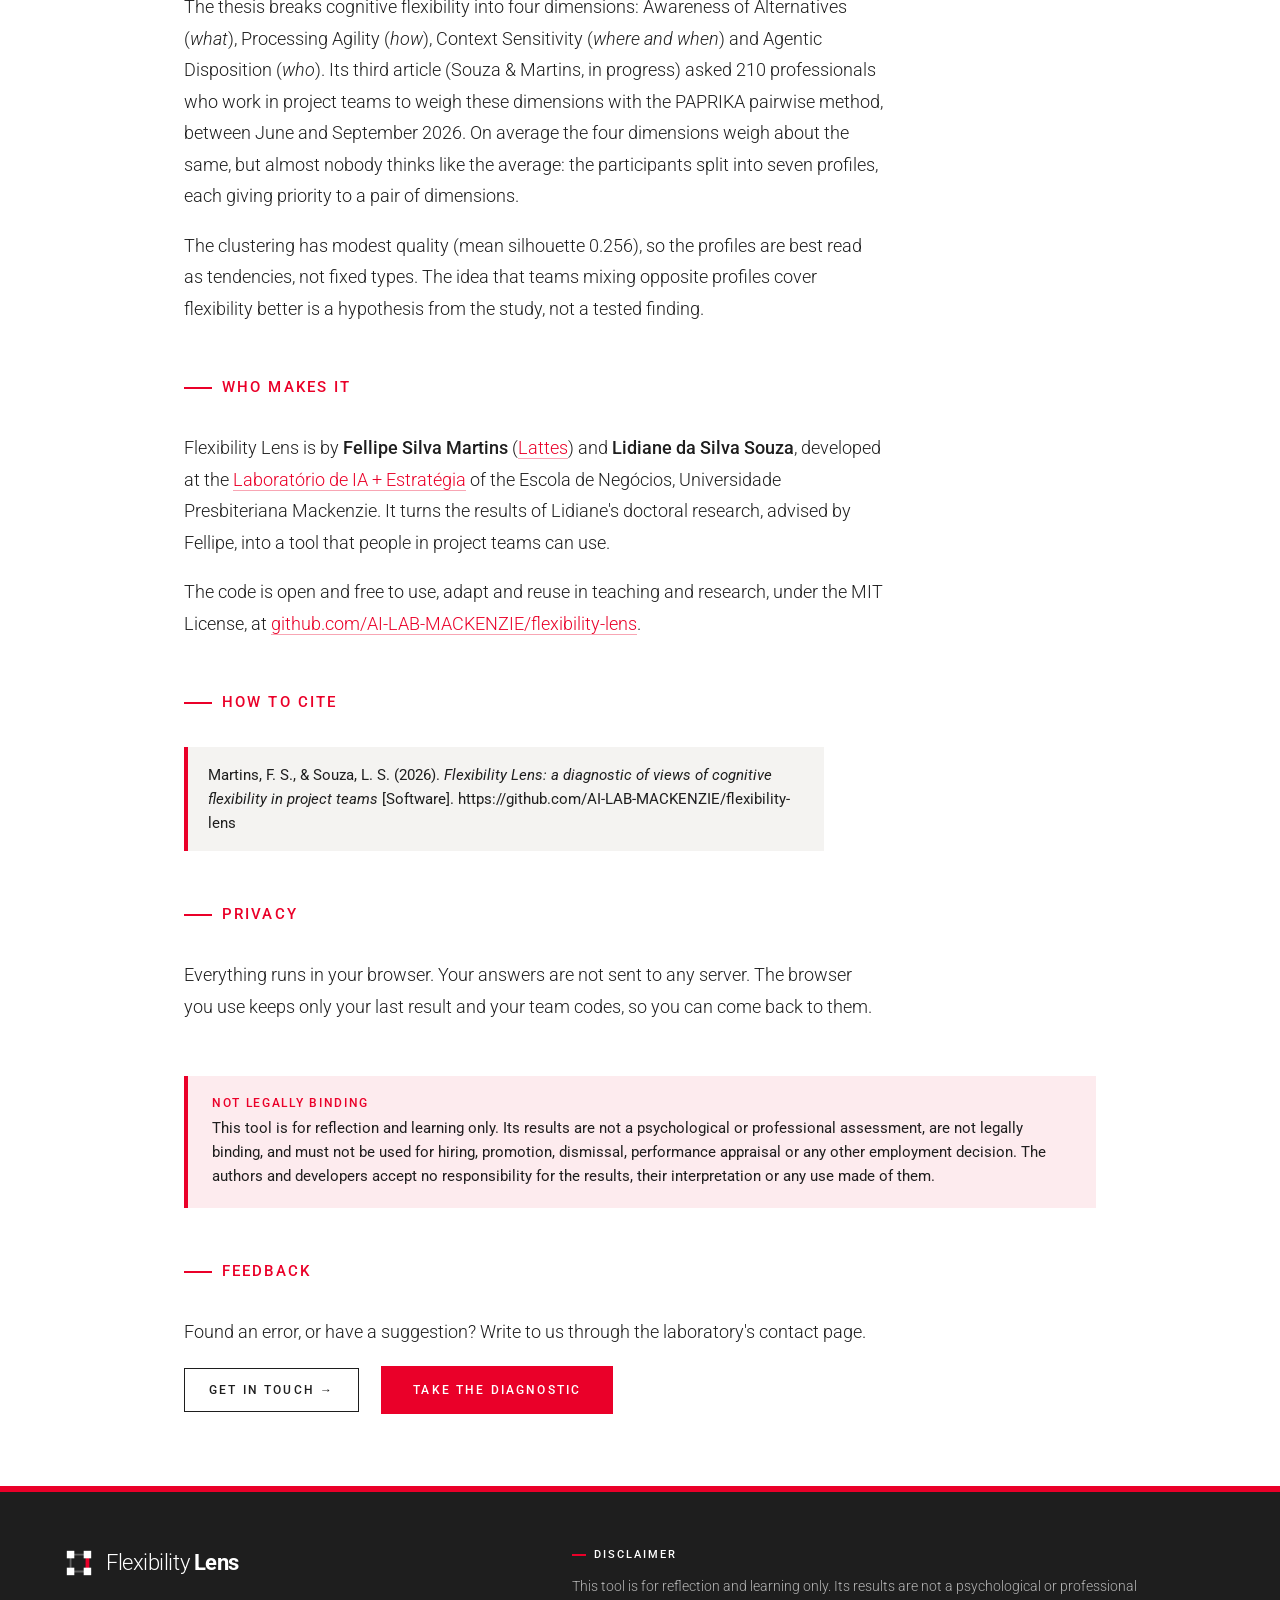
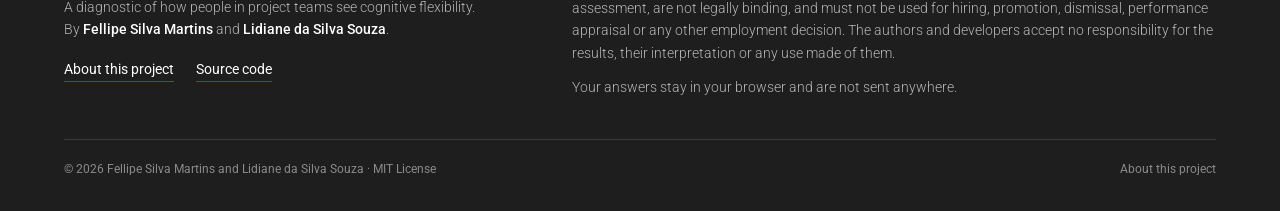
==== commit b4901d6a: "Portuguese version with a PT/EN switch All app texts move to a two-language dictionary. The Portugue" ====
--- a/about/index.html
+++ b/about/index.html
@@ -11,14 +11,16 @@
 <link rel="preconnect" href="https://fonts.googleapis.com"><link rel="preconnect" href="https://fonts.gstatic.com" crossorigin>
 <link href="https://fonts.googleapis.com/css2?family=Roboto:wght@300;400;500;700&display=swap" rel="stylesheet">
 <link rel="stylesheet" href="../app.css">
+<link rel="alternate" hreflang="pt-BR" href="https://ai-lab-mackenzie.github.io/flexibility-lens/sobre/">
 </head>
 <body>
 <header class="top">
-  <a href="../" class="wordmark" aria-label="Flexibility Lens, home"><svg viewBox="0 0 32 32" aria-hidden="true"><path d="M7 7H25V25H7Z" fill="none" stroke="#C9C6C1" stroke-width="2"/><path d="M25 7V25" stroke="#EA0029" stroke-width="4"/><rect x="3" y="3" width="8" height="8" fill="#1E1E1E"/><rect x="21" y="3" width="8" height="8" fill="#1E1E1E"/><rect x="21" y="21" width="8" height="8" fill="#1E1E1E"/><rect x="3" y="21" width="8" height="8" fill="#1E1E1E"/></svg><span>Flexibility <strong>Lens</strong></span></a>
+  <a href="../?lang=en" class="wordmark" aria-label="Flexibility Lens, home"><svg viewBox="0 0 32 32" aria-hidden="true"><path d="M7 7H25V25H7Z" fill="none" stroke="#C9C6C1" stroke-width="2"/><path d="M25 7V25" stroke="#EA0029" stroke-width="4"/><rect x="3" y="3" width="8" height="8" fill="#1E1E1E"/><rect x="21" y="3" width="8" height="8" fill="#1E1E1E"/><rect x="21" y="21" width="8" height="8" fill="#1E1E1E"/><rect x="3" y="21" width="8" height="8" fill="#1E1E1E"/></svg><span>Flexibility <strong>Lens</strong></span></a>
   <nav class="tabs" aria-label="Sections">
-    <a href="../">Diagnostic</a>
-    <a href="../#team">Team view</a>
+    <a href="../?lang=en">Diagnostic</a>
+    <a href="../?lang=en#team">Team view</a>
     <a href="./" class="on" aria-current="page">About</a>
+    <span class="lang" role="group" aria-label="Language / Idioma"><a href="../sobre/" hreflang="pt-BR" lang="pt-BR">PT</a><span class="on">EN</span></span>
   </nav>
 </header>
 
@@ -82,7 +84,7 @@
     <div class="block">
       <p class="sec-title">Feedback</p>
       <div class="prose"><p>Found an error, or have a suggestion? Write to us through the laboratory's contact page.</p></div>
-      <div class="actions"><a class="btn-line" href="https://ai-lab-mackenzie.github.io/contato.html" target="_blank" rel="noopener">Get in touch →</a><a class="btn-red" href="../">Take the diagnostic</a></div>
+      <div class="actions"><a class="btn-line" href="https://ai-lab-mackenzie.github.io/contato.html" target="_blank" rel="noopener">Get in touch →</a><a class="btn-red" href="../?lang=en">Take the diagnostic</a></div>
     </div>
   </div></section>
 </main>
@@ -90,7 +92,7 @@
 <footer>
   <div class="foot-grid">
     <div>
-      <a href="../" class="wordmark" aria-label="Flexibility Lens, home"><svg viewBox="0 0 32 32" aria-hidden="true"><path d="M7 7H25V25H7Z" fill="none" stroke="#5F5F5F" stroke-width="2"/><path d="M25 7V25" stroke="#EA0029" stroke-width="4"/><rect x="3" y="3" width="8" height="8" fill="#FFFFFF"/><rect x="21" y="3" width="8" height="8" fill="#FFFFFF"/><rect x="21" y="21" width="8" height="8" fill="#FFFFFF"/><rect x="3" y="21" width="8" height="8" fill="#FFFFFF"/></svg><span>Flexibility <strong>Lens</strong></span></a>
+      <a href="../?lang=en" class="wordmark" aria-label="Flexibility Lens, home"><svg viewBox="0 0 32 32" aria-hidden="true"><path d="M7 7H25V25H7Z" fill="none" stroke="#5F5F5F" stroke-width="2"/><path d="M25 7V25" stroke="#EA0029" stroke-width="4"/><rect x="3" y="3" width="8" height="8" fill="#FFFFFF"/><rect x="21" y="3" width="8" height="8" fill="#FFFFFF"/><rect x="21" y="21" width="8" height="8" fill="#FFFFFF"/><rect x="3" y="21" width="8" height="8" fill="#FFFFFF"/></svg><span>Flexibility <strong>Lens</strong></span></a>
       <p>A diagnostic of how people in project teams see cognitive flexibility.<br>By <strong>Fellipe Silva Martins</strong> and <strong>Lidiane da Silva Souza</strong>.</p>
       <div class="links"><a class="u" href="./">About this project</a><a class="u" href="https://github.com/AI-LAB-MACKENZIE/flexibility-lens">Source code</a></div>
     </div>
--- a/app.css
+++ b/app.css
@@ -233,3 +233,11 @@
 }
 @media (max-width: 460px) { header.top .wordmark span { display: none; } nav.tabs { gap: 14px; } }
 @media (prefers-reduced-motion: reduce) { * { transition: none !important; } }
+
+/* ---------- Language switch ---------- */
+nav.tabs .lang { display: inline-flex; align-items: stretch; border: 1px solid var(--line); margin-left: 4px; }
+nav.tabs .lang button, nav.tabs .lang a, nav.tabs .lang span.on { font: 500 11px/1 var(--sans); letter-spacing: .12em; padding: 7px 10px; border: 0; background: #fff; color: var(--ink-soft); cursor: pointer; }
+nav.tabs .lang > * + * { border-left: 1px solid var(--line); }
+nav.tabs .lang button:hover, nav.tabs .lang a:hover { color: var(--red); }
+nav.tabs .lang button[aria-pressed="true"], nav.tabs .lang span.on { background: var(--red); color: #fff; cursor: default; }
+@media (max-width: 640px) { nav.tabs { gap: 12px; } nav.tabs button, nav.tabs > a { font-size: 11px; letter-spacing: .1em; } }
